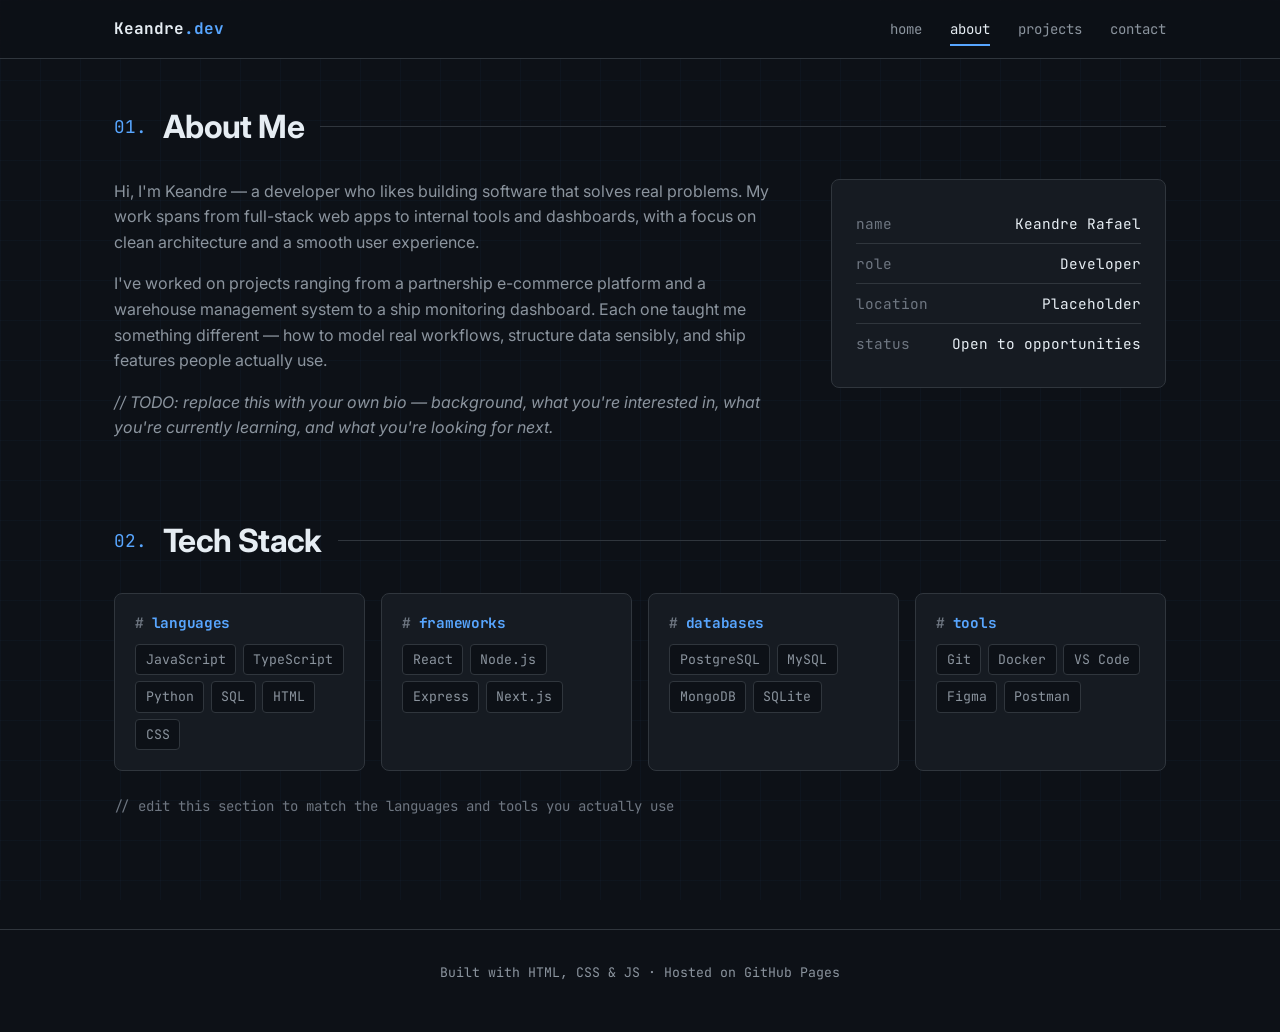
==== about.html @ cc93b43e "Initial portfolio" ====
<!DOCTYPE html>
<html lang="en">
<head>
  <meta charset="UTF-8" />
  <meta name="viewport" content="width=device-width, initial-scale=1.0" />
  <title>About · Keandre Rafael</title>
  <link rel="preconnect" href="https://fonts.googleapis.com" />
  <link rel="preconnect" href="https://fonts.gstatic.com" crossorigin />
  <link href="https://fonts.googleapis.com/css2?family=Inter:wght@400;500;600;700;800&family=JetBrains+Mono:wght@400;500;700&display=swap" rel="stylesheet" />
  <link rel="stylesheet" href="css/styles.css" />
</head>
<body>
  <nav class="navbar">
    <div class="nav-inner">
      <a href="index.html" class="nav-brand">Keandre<span>.dev</span></a>
      <button class="nav-toggle" aria-label="Toggle menu">menu</button>
      <ul class="nav-links">
        <li><a href="index.html">home</a></li>
        <li><a href="about.html">about</a></li>
        <li><a href="projects.html">projects</a></li>
        <li><a href="contact.html">contact</a></li>
      </ul>
    </div>
  </nav>

  <main>
    <section>
      <div class="section-heading">
        <span class="num">01.</span>
        <h2>About Me</h2>
      </div>

      <div class="about-grid">
        <div class="about-text">
          <p>
            Hi, I'm Keandre — a developer who likes building software that solves real problems.
            My work spans from full-stack web apps to internal tools and dashboards, with a focus
            on clean architecture and a smooth user experience.
          </p>
          <p>
            I've worked on projects ranging from a partnership e-commerce platform and a warehouse
            management system to a ship monitoring dashboard. Each one taught me something
            different — how to model real workflows, structure data sensibly, and ship features
            people actually use.
          </p>
          <p>
            <em>// TODO: replace this with your own bio — background, what you're interested in,
            what you're currently learning, and what you're looking for next.</em>
          </p>
        </div>

        <aside class="about-card">
          <div class="row"><span class="label">name</span><span class="value">Keandre Rafael</span></div>
          <div class="row"><span class="label">role</span><span class="value">Developer</span></div>
          <div class="row"><span class="label">location</span><span class="value">Placeholder</span></div>
          <div class="row"><span class="label">status</span><span class="value">Open to opportunities</span></div>
        </aside>
      </div>
    </section>

    <section>
      <div class="section-heading">
        <span class="num">02.</span>
        <h2>Tech Stack</h2>
      </div>

      <div class="skills-grid">
        <div class="skill-group">
          <h4>languages</h4>
          <ul class="skill-list">
            <li>JavaScript</li>
            <li>TypeScript</li>
            <li>Python</li>
            <li>SQL</li>
            <li>HTML</li>
            <li>CSS</li>
          </ul>
        </div>

        <div class="skill-group">
          <h4>frameworks</h4>
          <ul class="skill-list">
            <li>React</li>
            <li>Node.js</li>
            <li>Express</li>
            <li>Next.js</li>
          </ul>
        </div>

        <div class="skill-group">
          <h4>databases</h4>
          <ul class="skill-list">
            <li>PostgreSQL</li>
            <li>MySQL</li>
            <li>MongoDB</li>
            <li>SQLite</li>
          </ul>
        </div>

        <div class="skill-group">
          <h4>tools</h4>
          <ul class="skill-list">
            <li>Git</li>
            <li>Docker</li>
            <li>VS Code</li>
            <li>Figma</li>
            <li>Postman</li>
          </ul>
        </div>
      </div>
      <p style="margin-top:1.5rem; font-family:var(--mono); font-size:0.875rem; color: var(--text-faded);">
        // edit this section to match the languages and tools you actually use
      </p>
    </section>
  </main>

  <footer>
    <p>Built with HTML, CSS &amp; JS · Hosted on GitHub Pages</p>
  </footer>

  <script src="js/main.js"></script>
</body>
</html>
---- css/styles.css ----
/* =========================================================
   Felix's Portfolio — Dark Mode Developer Theme
   Plain HTML/CSS/JS, no build step required
   ========================================================= */

:root {
  --bg: #0d1117;
  --bg-elevated: #161b22;
  --bg-hover: #1c2129;
  --border: #30363d;
  --border-strong: #484f58;
  --text: #e6edf3;
  --text-muted: #8b949e;
  --text-faded: #6e7681;
  --accent: #58a6ff;
  --accent-2: #3fb950;
  --accent-3: #d29922;
  --danger: #f85149;
  --mono: 'JetBrains Mono', 'Fira Code', ui-monospace, SFMono-Regular, Menlo, monospace;
  --sans: 'Inter', -apple-system, BlinkMacSystemFont, 'Segoe UI', Roboto, sans-serif;
  --radius: 8px;
  --max-width: 1100px;
  --transition: 180ms ease;
}

* {
  box-sizing: border-box;
  margin: 0;
  padding: 0;
}

html {
  scroll-behavior: smooth;
}

body {
  background: var(--bg);
  color: var(--text);
  font-family: var(--sans);
  line-height: 1.6;
  font-size: 16px;
  min-height: 100vh;
  display: flex;
  flex-direction: column;
}

/* Subtle grid background pattern */
body::before {
  content: '';
  position: fixed;
  inset: 0;
  background-image:
    linear-gradient(rgba(88, 166, 255, 0.03) 1px, transparent 1px),
    linear-gradient(90deg, rgba(88, 166, 255, 0.03) 1px, transparent 1px);
  background-size: 40px 40px;
  pointer-events: none;
  z-index: 0;
}

main, header, footer {
  position: relative;
  z-index: 1;
}

a {
  color: var(--accent);
  text-decoration: none;
  transition: color var(--transition);
}

a:hover {
  color: var(--text);
  text-decoration: underline;
  text-decoration-color: var(--accent);
}

code, pre, .mono {
  font-family: var(--mono);
}

/* ------------------ Navbar ------------------ */
.navbar {
  position: sticky;
  top: 0;
  z-index: 100;
  background: rgba(13, 17, 23, 0.85);
  backdrop-filter: blur(10px);
  -webkit-backdrop-filter: blur(10px);
  border-bottom: 1px solid var(--border);
}

.nav-inner {
  max-width: var(--max-width);
  margin: 0 auto;
  padding: 1rem 1.5rem;
  display: flex;
  align-items: center;
  justify-content: space-between;
}

.nav-brand {
  font-family: var(--mono);
  font-weight: 700;
  font-size: 1rem;
  color: var(--text);
}

.nav-brand span {
  color: var(--accent);
}

.nav-links {
  display: flex;
  gap: 1.75rem;
  list-style: none;
}

.nav-links a {
  font-family: var(--mono);
  font-size: 0.875rem;
  color: var(--text-muted);
  position: relative;
  padding: 0.25rem 0;
}

.nav-links a:hover {
  color: var(--text);
  text-decoration: none;
}

.nav-links a.active {
  color: var(--text);
}

.nav-links a.active::after {
  content: '';
  position: absolute;
  bottom: -0.25rem;
  left: 0;
  right: 0;
  height: 2px;
  background: var(--accent);
}

.nav-toggle {
  display: none;
  background: transparent;
  border: 1px solid var(--border);
  color: var(--text);
  padding: 0.4rem 0.6rem;
  border-radius: var(--radius);
  cursor: pointer;
  font-family: var(--mono);
}

@media (max-width: 720px) {
  .nav-toggle {
    display: block;
  }
  .nav-links {
    display: none;
    position: absolute;
    top: 100%;
    left: 0;
    right: 0;
    background: var(--bg-elevated);
    flex-direction: column;
    padding: 1rem 1.5rem;
    border-bottom: 1px solid var(--border);
    gap: 1rem;
  }
  .nav-links.open {
    display: flex;
  }
}

/* ------------------ Layout ------------------ */
main {
  flex: 1;
  max-width: var(--max-width);
  margin: 0 auto;
  padding: 3rem 1.5rem;
  width: 100%;
}

section {
  margin-bottom: 4rem;
}

h1, h2, h3, h4 {
  color: var(--text);
  line-height: 1.25;
  letter-spacing: -0.02em;
}

h1 { font-size: clamp(2rem, 5vw, 3.25rem); font-weight: 800; }
h2 { font-size: clamp(1.5rem, 3vw, 2rem); font-weight: 700; margin-bottom: 1.5rem; }
h3 { font-size: 1.25rem; font-weight: 600; margin-bottom: 0.75rem; }

p { color: var(--text-muted); margin-bottom: 1rem; }

/* ------------------ Hero ------------------ */
.hero {
  min-height: calc(100vh - 64px - 80px);
  display: flex;
  flex-direction: column;
  justify-content: center;
  padding: 2rem 0;
}

.hero-tag {
  font-family: var(--mono);
  color: var(--accent);
  font-size: 0.95rem;
  margin-bottom: 1rem;
  display: flex;
  align-items: center;
  gap: 0.5rem;
}

.hero-tag::before { content: '>'; color: var(--accent-2); }

.hero h1 {
  margin-bottom: 1rem;
}

.hero h1 .accent { color: var(--accent); }

.hero .role {
  font-family: var(--mono);
  color: var(--text-muted);
  font-size: clamp(1rem, 2vw, 1.25rem);
  margin-bottom: 1.5rem;
}

.hero .description {
  max-width: 640px;
  font-size: 1.05rem;
  margin-bottom: 2rem;
}

.hero-cta {
  display: flex;
  gap: 1rem;
  flex-wrap: wrap;
}

/* ------------------ Buttons ------------------ */
.btn {
  display: inline-flex;
  align-items: center;
  gap: 0.5rem;
  padding: 0.65rem 1.25rem;
  border-radius: var(--radius);
  font-family: var(--mono);
  font-size: 0.9rem;
  font-weight: 500;
  cursor: pointer;
  transition: all var(--transition);
  border: 1px solid transparent;
  text-decoration: none;
}

.btn-primary {
  background: var(--accent);
  color: #0a1929;
  border-color: var(--accent);
}

.btn-primary:hover {
  background: transparent;
  color: var(--accent);
  text-decoration: none;
}

.btn-ghost {
  background: transparent;
  color: var(--text);
  border-color: var(--border-strong);
}

.btn-ghost:hover {
  border-color: var(--accent);
  color: var(--accent);
  text-decoration: none;
}

/* ------------------ Section heading ------------------ */
.section-heading {
  display: flex;
  align-items: center;
  gap: 1rem;
  margin-bottom: 2rem;
}

.section-heading .num {
  font-family: var(--mono);
  color: var(--accent);
  font-size: 1.1rem;
}

.section-heading h2 {
  margin-bottom: 0;
}

.section-heading::after {
  content: '';
  flex: 1;
  height: 1px;
  background: var(--border);
}

/* ------------------ Cards (Projects) ------------------ */
.project-grid {
  display: grid;
  grid-template-columns: repeat(auto-fit, minmax(280px, 1fr));
  gap: 1.5rem;
}

.project-card {
  background: var(--bg-elevated);
  border: 1px solid var(--border);
  border-radius: var(--radius);
  padding: 1.5rem;
  transition: all var(--transition);
  display: flex;
  flex-direction: column;
  text-decoration: none;
}

.project-card:hover {
  border-color: var(--accent);
  transform: translateY(-3px);
  text-decoration: none;
  box-shadow: 0 8px 24px rgba(88, 166, 255, 0.08);
}

.project-card .icon {
  width: 40px;
  height: 40px;
  display: flex;
  align-items: center;
  justify-content: center;
  background: rgba(88, 166, 255, 0.1);
  border-radius: var(--radius);
  margin-bottom: 1rem;
  color: var(--accent);
  font-size: 1.25rem;
}

.project-card h3 {
  color: var(--text);
  margin-bottom: 0.5rem;
}

.project-card p {
  flex: 1;
  font-size: 0.95rem;
}

.project-card .tags {
  display: flex;
  flex-wrap: wrap;
  gap: 0.4rem;
  margin-top: 1rem;
}

.tag {
  font-family: var(--mono);
  font-size: 0.75rem;
  padding: 0.2rem 0.55rem;
  border-radius: 4px;
  background: rgba(88, 166, 255, 0.1);
  color: var(--accent);
  border: 1px solid rgba(88, 166, 255, 0.2);
}

/* ------------------ Skills ------------------ */
.skills-grid {
  display: grid;
  grid-template-columns: repeat(auto-fit, minmax(220px, 1fr));
  gap: 1rem;
}

.skill-group {
  background: var(--bg-elevated);
  border: 1px solid var(--border);
  border-radius: var(--radius);
  padding: 1.25rem;
}

.skill-group h4 {
  font-family: var(--mono);
  color: var(--accent);
  font-size: 0.9rem;
  margin-bottom: 0.75rem;
  display: flex;
  align-items: center;
  gap: 0.5rem;
}

.skill-group h4::before { content: '#'; color: var(--text-faded); }

.skill-list {
  list-style: none;
  display: flex;
  flex-wrap: wrap;
  gap: 0.4rem;
}

.skill-list li {
  font-family: var(--mono);
  font-size: 0.825rem;
  padding: 0.25rem 0.6rem;
  border-radius: 4px;
  background: var(--bg);
  border: 1px solid var(--border);
  color: var(--text-muted);
}

/* ------------------ About ------------------ */
.about-grid {
  display: grid;
  grid-template-columns: 2fr 1fr;
  gap: 3rem;
  align-items: start;
}

@media (max-width: 720px) {
  .about-grid { grid-template-columns: 1fr; gap: 2rem; }
}

.about-text p {
  margin-bottom: 1rem;
  color: var(--text-muted);
}

.about-card {
  background: var(--bg-elevated);
  border: 1px solid var(--border);
  border-radius: var(--radius);
  padding: 1.5rem;
  font-family: var(--mono);
  font-size: 0.9rem;
}

.about-card .row {
  display: flex;
  justify-content: space-between;
  padding: 0.5rem 0;
  border-bottom: 1px solid var(--border);
}

.about-card .row:last-child { border-bottom: none; }

.about-card .label { color: var(--text-faded); }
.about-card .value { color: var(--text); }

/* ------------------ Contact ------------------ */
.contact-grid {
  display: grid;
  grid-template-columns: repeat(auto-fit, minmax(220px, 1fr));
  gap: 1rem;
  max-width: 720px;
}

.contact-card {
  background: var(--bg-elevated);
  border: 1px solid var(--border);
  border-radius: var(--radius);
  padding: 1.5rem;
  text-decoration: none;
  color: var(--text);
  transition: all var(--transition);
  display: flex;
  flex-direction: column;
  align-items: flex-start;
  gap: 0.5rem;
}

.contact-card:hover {
  border-color: var(--accent);
  transform: translateY(-2px);
  text-decoration: none;
}

.contact-card .label {
  font-family: var(--mono);
  font-size: 0.8rem;
  color: var(--text-faded);
}

.contact-card .value {
  font-family: var(--mono);
  font-size: 0.95rem;
  color: var(--accent);
  word-break: break-all;
}

/* ------------------ Project detail pages ------------------ */
.project-header {
  border-bottom: 1px solid var(--border);
  padding-bottom: 2rem;
  margin-bottom: 2rem;
}

.back-link {
  font-family: var(--mono);
  font-size: 0.875rem;
  color: var(--text-muted);
  display: inline-flex;
  align-items: center;
  gap: 0.5rem;
  margin-bottom: 1.5rem;
}

.back-link:hover { color: var(--accent); text-decoration: none; }

.project-meta {
  display: flex;
  flex-wrap: wrap;
  gap: 1rem;
  margin-top: 1rem;
  font-family: var(--mono);
  font-size: 0.875rem;
  color: var(--text-muted);
}

.project-meta span::before { content: '· '; color: var(--text-faded); }
.project-meta span:first-child::before { content: ''; }

.project-content h3 {
  margin-top: 2rem;
  font-family: var(--mono);
  color: var(--accent);
  font-size: 1.05rem;
}

.project-content h3::before {
  content: '## ';
  color: var(--text-faded);
}

.project-content ul {
  margin-left: 1.5rem;
  margin-bottom: 1rem;
  color: var(--text-muted);
}

.project-content li { margin-bottom: 0.4rem; }

.project-screenshot {
  width: 100%;
  border-radius: var(--radius);
  border: 1px solid var(--border);
  margin: 1rem 0;
  display: block;
}

.placeholder-img {
  width: 100%;
  aspect-ratio: 16/9;
  background: var(--bg-elevated);
  border: 1px dashed var(--border-strong);
  border-radius: var(--radius);
  display: flex;
  align-items: center;
  justify-content: center;
  color: var(--text-faded);
  font-family: var(--mono);
  font-size: 0.875rem;
  margin: 1rem 0;
}

/* ------------------ Footer ------------------ */
footer {
  border-top: 1px solid var(--border);
  padding: 2rem 1.5rem;
  text-align: center;
  color: var(--text-faded);
  font-family: var(--mono);
  font-size: 0.825rem;
  margin-top: auto;
}

footer a { color: var(--text-muted); }

/* ------------------ Animations ------------------ */
@keyframes fadeUp {
  from { opacity: 0; transform: translateY(12px); }
  to { opacity: 1; transform: translateY(0); }
}

.fade-up {
  animation: fadeUp 0.6s ease both;
}

.fade-up.delay-1 { animation-delay: 0.1s; }
.fade-up.delay-2 { animation-delay: 0.2s; }
.fade-up.delay-3 { animation-delay: 0.3s; }

/* Cursor blinker */
.cursor {
  display: inline-block;
  width: 0.6rem;
  height: 1.1em;
  background: var(--accent);
  vertical-align: text-bottom;
  margin-left: 4px;
  animation: blink 1s step-end infinite;
}

@keyframes blink {
  0%, 50% { opacity: 1; }
  51%, 100% { opacity: 0; }
}

/* =========================================================
   Bento Grid — Projects
   ========================================================= */
.bento {
  display: grid;
  grid-template-columns: repeat(3, 1fr);
  gap: 1rem;
}

@media (max-width: 900px) {
  .bento { grid-template-columns: repeat(2, 1fr); }
}

@media (max-width: 600px) {
  .bento { grid-template-columns: 1fr; }
}

.bento-card {
  background: var(--bg-elevated);
  border: 1px solid var(--border);
  border-radius: var(--radius);
  padding: 1.5rem;
  text-decoration: none;
  color: inherit;
  display: flex;
  flex-direction: column;
  gap: 0.75rem;
  position: relative;
  overflow: hidden;
  transition: all var(--transition);
  min-height: 200px;
}

.bento-card::before {
  content: '';
  position: absolute;
  inset: 0;
  background: radial-gradient(circle at top right, rgba(88, 166, 255, 0.08), transparent 60%);
  opacity: 0;
  transition: opacity var(--transition);
  pointer-events: none;
}

.bento-card:hover {
  transform: translateY(-3px);
  border-color: var(--accent);
  text-decoration: none;
  box-shadow: 0 10px 30px rgba(0, 0, 0, 0.3), 0 0 0 1px rgba(88, 166, 255, 0.1);
}

.bento-card:hover::before { opacity: 1; }

.bento-card.featured {
  grid-column: span 2;
  background: linear-gradient(135deg, var(--bg-elevated), #0f1722);
  border-color: rgba(88, 166, 255, 0.25);
  min-height: 240px;
}

@media (max-width: 600px) {
  .bento-card.featured { grid-column: span 1; }
}

.bento-card .badge {
  font-family: var(--mono);
  font-size: 0.7rem;
  letter-spacing: 0.05em;
  text-transform: uppercase;
  padding: 0.2rem 0.55rem;
  border-radius: 999px;
  display: inline-flex;
  align-items: center;
  gap: 0.4rem;
  width: fit-content;
}

.badge-work {
  background: rgba(88, 166, 255, 0.1);
  color: var(--accent);
  border: 1px solid rgba(88, 166, 255, 0.2);
}

.badge-personal {
  background: rgba(63, 185, 80, 0.1);
  color: var(--accent-2);
  border: 1px solid rgba(63, 185, 80, 0.2);
}

.badge-ai {
  background: rgba(210, 153, 34, 0.1);
  color: var(--accent-3);
  border: 1px solid rgba(210, 153, 34, 0.2);
}

.bento-card h3 {
  font-size: 1.15rem;
  font-weight: 700;
  margin-bottom: 0;
  color: var(--text);
}

.bento-card.featured h3 {
  font-size: 1.5rem;
}

.bento-card .desc {
  color: var(--text-muted);
  font-size: 0.92rem;
  line-height: 1.55;
  flex: 1;
  margin: 0;
}

.bento-card .tags {
  display: flex;
  flex-wrap: wrap;
  gap: 0.35rem;
  margin-top: auto;
}

.bento-card .arrow {
  position: absolute;
  top: 1.5rem;
  right: 1.5rem;
  color: var(--text-faded);
  font-family: var(--mono);
  font-size: 1.1rem;
  transition: all var(--transition);
}

.bento-card:hover .arrow {
  color: var(--accent);
  transform: translate(3px, -3px);
}

/* =========================================================
   Tech Stack Marquee
   ========================================================= */
.marquee {
  position: relative;
  overflow: hidden;
  width: 100%;
  border-top: 1px solid var(--border);
  border-bottom: 1px solid var(--border);
  background: var(--bg-elevated);
  border-radius: var(--radius);
  padding: 1.5rem 0;
  mask-image: linear-gradient(90deg, transparent, #000 10%, #000 90%, transparent);
  -webkit-mask-image: linear-gradient(90deg, transparent, #000 10%, #000 90%, transparent);
}

.marquee-track {
  display: flex;
  gap: 3rem;
  width: max-content;
  animation: scroll-x 35s linear infinite;
  align-items: center;
}

.marquee:hover .marquee-track {
  animation-play-state: paused;
}

.marquee-item {
  font-family: var(--mono);
  font-size: 1rem;
  color: var(--text-muted);
  white-space: nowrap;
  display: inline-flex;
  align-items: center;
  gap: 0.5rem;
  padding: 0.4rem 0;
  transition: color var(--transition);
}

.marquee-item:hover { color: var(--accent); }

.marquee-item .dot {
  width: 6px;
  height: 6px;
  border-radius: 50%;
  background: var(--text-faded);
  flex-shrink: 0;
}

.marquee-item.frontend .dot { background: var(--accent); }
.marquee-item.backend  .dot { background: #a371f7; }
.marquee-item.ai       .dot { background: var(--accent-3); }
.marquee-item.tools    .dot { background: var(--accent-2); }

@keyframes scroll-x {
  from { transform: translateX(0); }
  to   { transform: translateX(calc(-50% - 1.5rem)); }
}

/* Marquee group label above */
.marquee-section {
  margin-top: 2rem;
}

.marquee-legend {
  display: flex;
  flex-wrap: wrap;
  gap: 1.25rem;
  margin-top: 1rem;
  font-family: var(--mono);
  font-size: 0.825rem;
  color: var(--text-faded);
}

.marquee-legend .item {
  display: inline-flex;
  align-items: center;
  gap: 0.4rem;
}

.marquee-legend .swatch {
  width: 8px;
  height: 8px;
  border-radius: 50%;
}
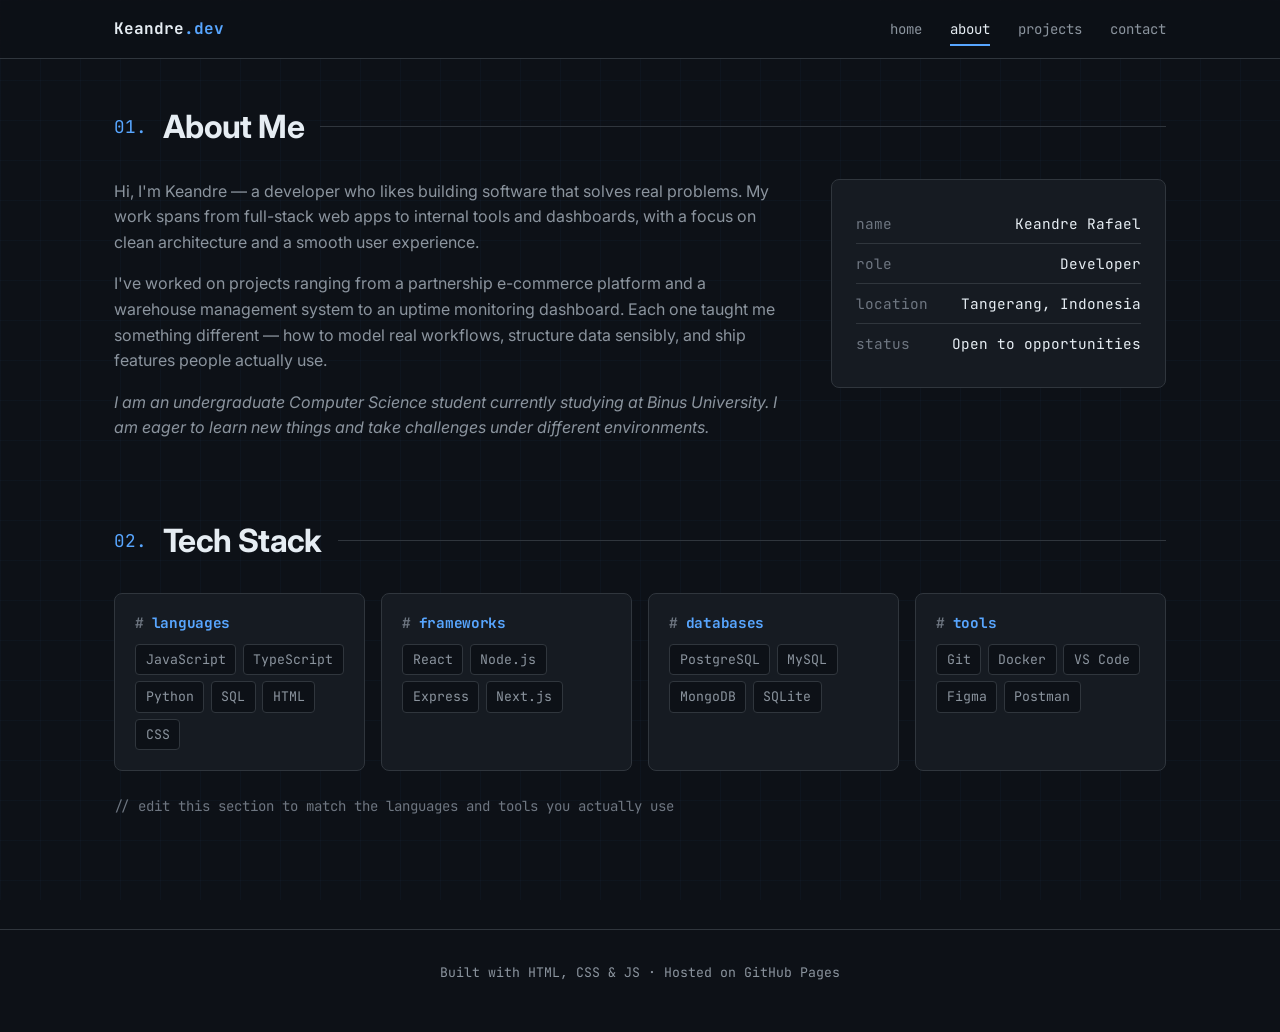
==== commit c14aff97: "Add Dr. Cal + uptime projects, switch projects layout to bento, fix bio" ====
--- a/about.html
+++ b/about.html
@@ -39,20 +39,20 @@
           </p>
           <p>
             I've worked on projects ranging from a partnership e-commerce platform and a warehouse
-            management system to a ship monitoring dashboard. Each one taught me something
+            management system to an uptime monitoring dashboard. Each one taught me something
             different — how to model real workflows, structure data sensibly, and ship features
             people actually use.
           </p>
           <p>
-            <em>// TODO: replace this with your own bio — background, what you're interested in,
-            what you're currently learning, and what you're looking for next.</em>
+            <em>I am an undergraduate Computer Science student currently studying at Binus University. 
+              I am eager to learn new things and take challenges under different environments.</em>
           </p>
         </div>
 
         <aside class="about-card">
           <div class="row"><span class="label">name</span><span class="value">Keandre Rafael</span></div>
           <div class="row"><span class="label">role</span><span class="value">Developer</span></div>
-          <div class="row"><span class="label">location</span><span class="value">Placeholder</span></div>
+          <div class="row"><span class="label">location</span><span class="value">Tangerang, Indonesia</span></div>
           <div class="row"><span class="label">status</span><span class="value">Open to opportunities</span></div>
         </aside>
       </div>
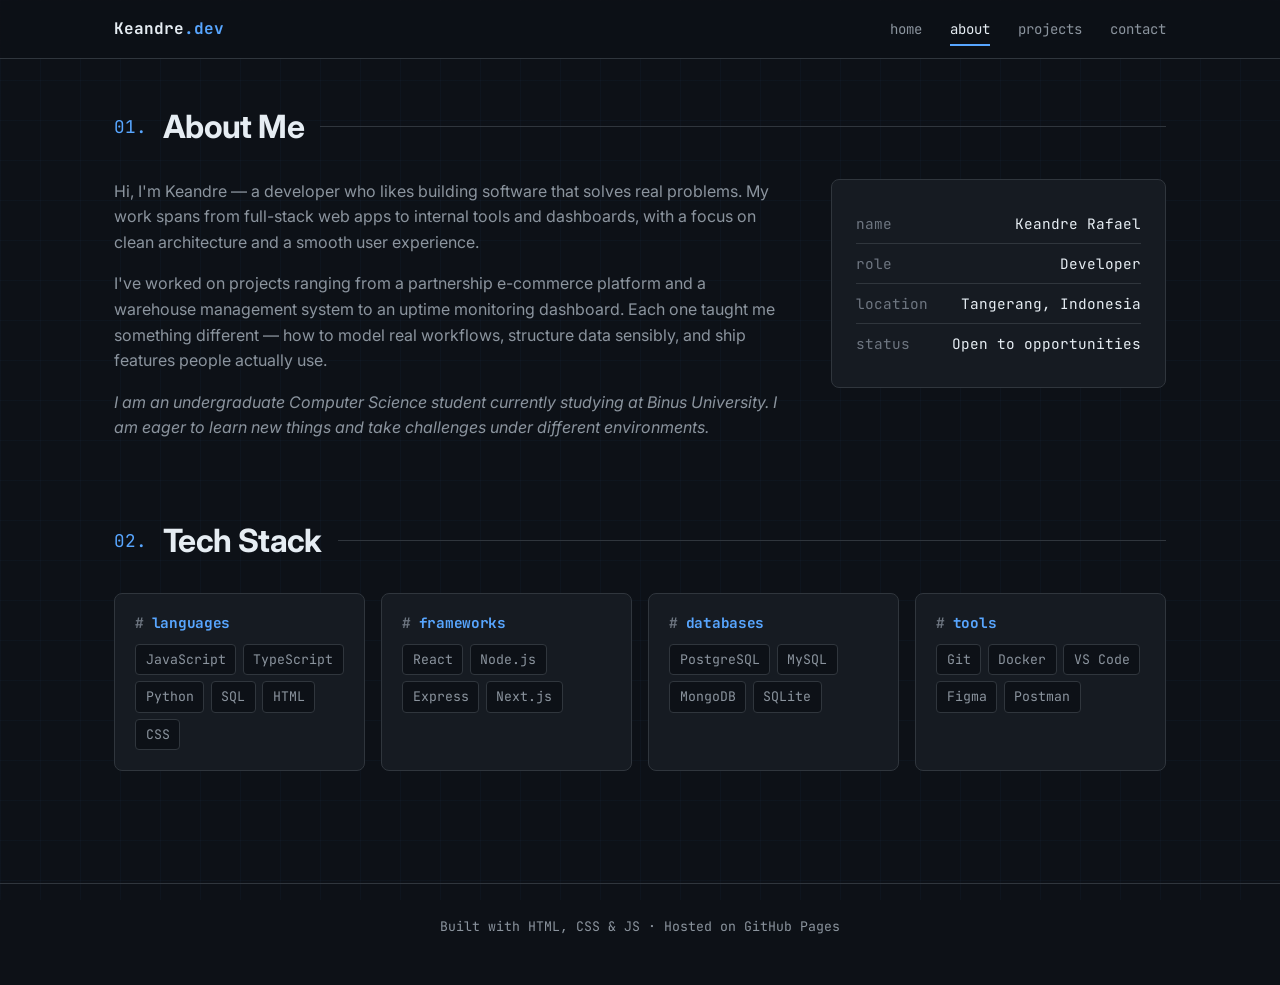
==== commit 5ca0d6af: "Small fix" ====
--- a/about.html
+++ b/about.html
@@ -109,7 +109,7 @@
         </div>
       </div>
       <p style="margin-top:1.5rem; font-family:var(--mono); font-size:0.875rem; color: var(--text-faded);">
-        // edit this section to match the languages and tools you actually use
+        <!-- // edit this section to match the languages and tools you actually use -->
       </p>
     </section>
   </main>
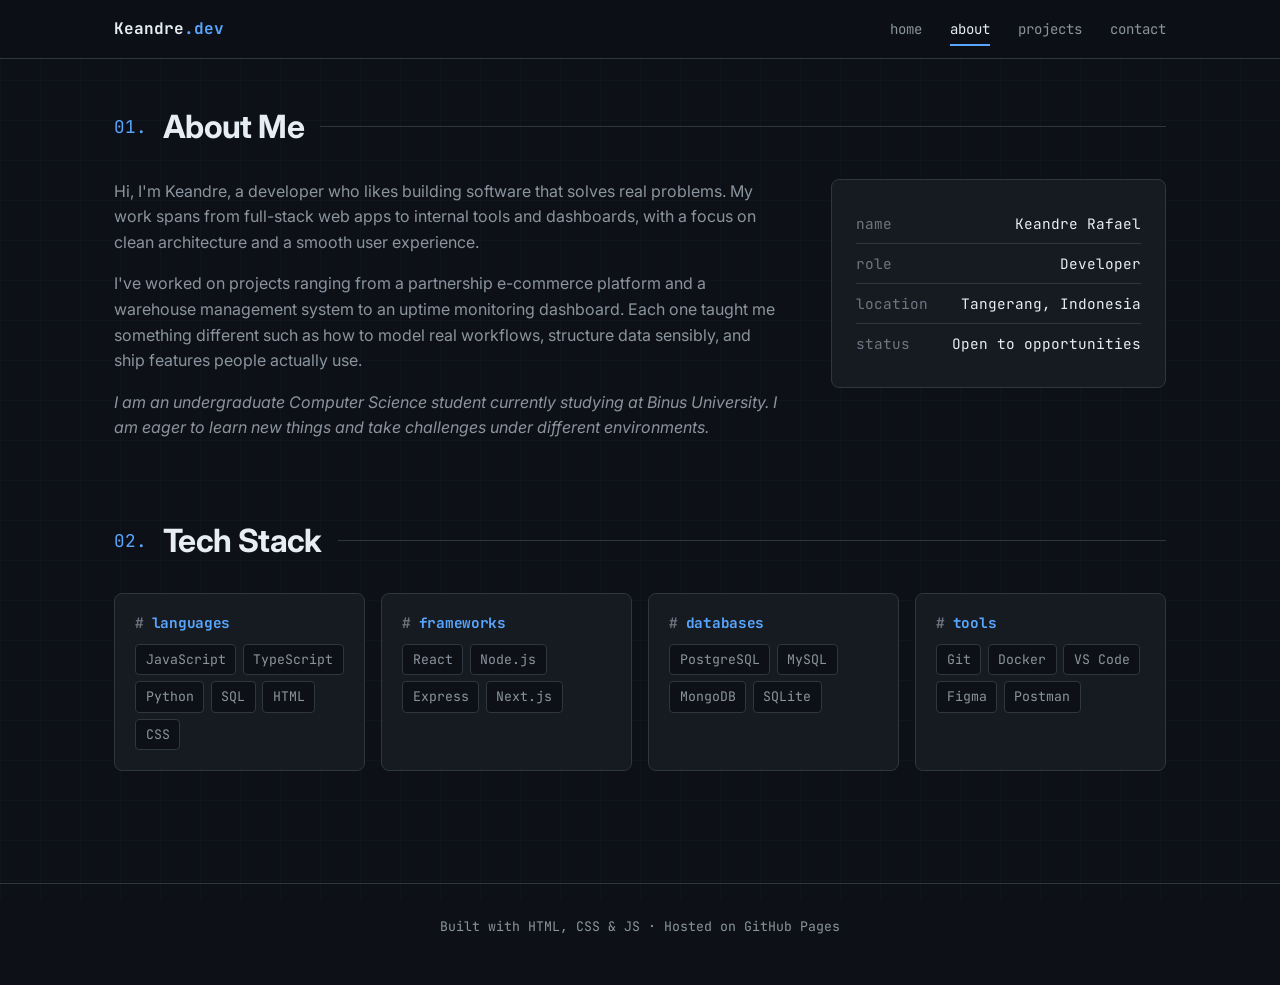
==== commit b22f4d3a: "More small fix" ====
--- a/about.html
+++ b/about.html
@@ -33,14 +33,14 @@
       <div class="about-grid">
         <div class="about-text">
           <p>
-            Hi, I'm Keandre — a developer who likes building software that solves real problems.
+            Hi, I'm Keandre, a developer who likes building software that solves real problems.
             My work spans from full-stack web apps to internal tools and dashboards, with a focus
             on clean architecture and a smooth user experience.
           </p>
           <p>
             I've worked on projects ranging from a partnership e-commerce platform and a warehouse
             management system to an uptime monitoring dashboard. Each one taught me something
-            different — how to model real workflows, structure data sensibly, and ship features
+            different such as how to model real workflows, structure data sensibly, and ship features
             people actually use.
           </p>
           <p>
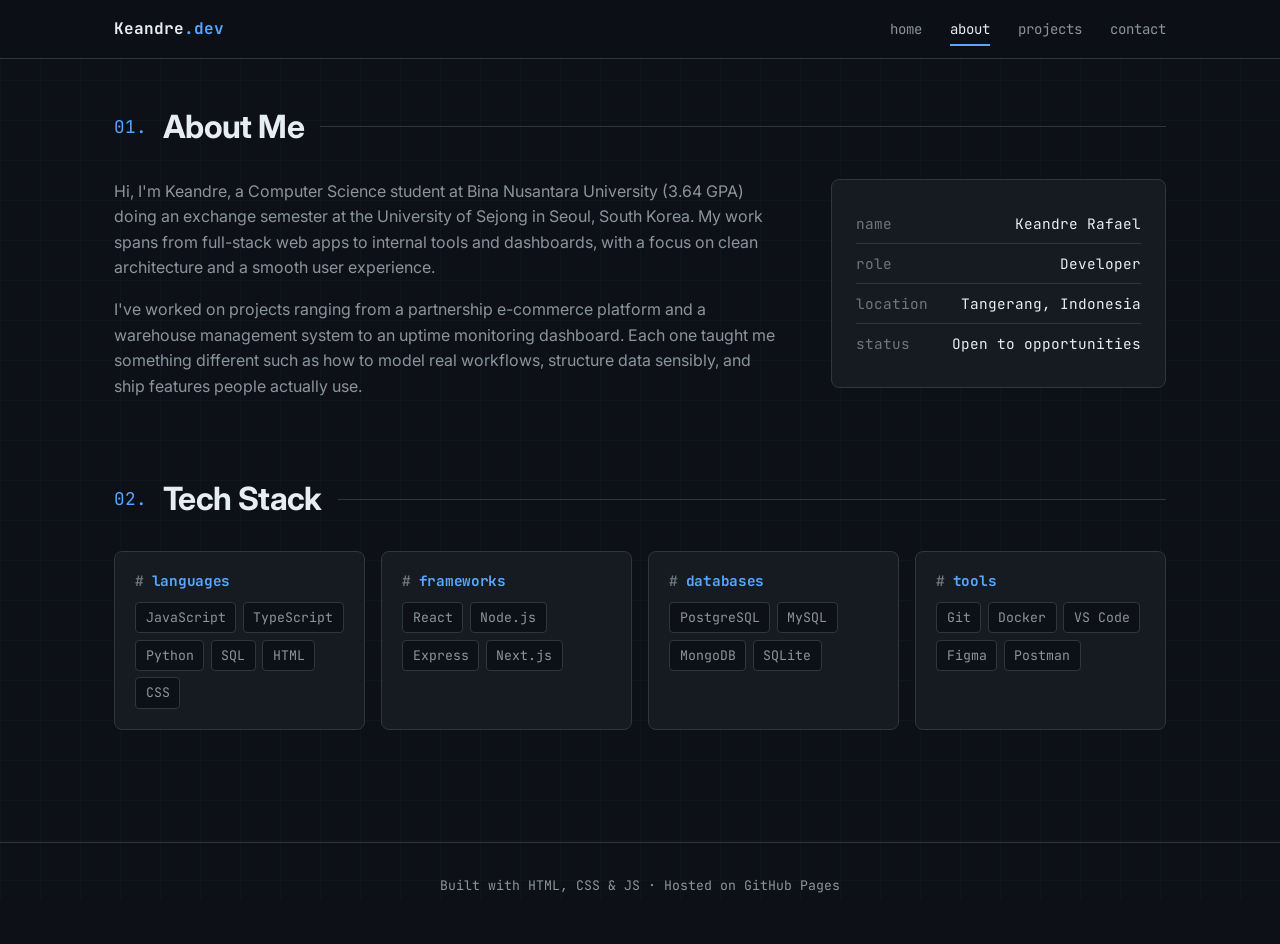
==== commit 442bcc7a: "Added scrollable images and updated about page" ====
--- a/about.html
+++ b/about.html
@@ -33,7 +33,8 @@
       <div class="about-grid">
         <div class="about-text">
           <p>
-            Hi, I'm Keandre, a developer who likes building software that solves real problems.
+            Hi, I'm Keandre, a Computer Science student at Bina Nusantara University (3.64 GPA) doing 
+            an exchange semester at the University of Sejong in Seoul, South Korea.
             My work spans from full-stack web apps to internal tools and dashboards, with a focus
             on clean architecture and a smooth user experience.
           </p>
@@ -43,10 +44,10 @@
             different such as how to model real workflows, structure data sensibly, and ship features
             people actually use.
           </p>
-          <p>
-            <em>I am an undergraduate Computer Science student currently studying at Binus University. 
-              I am eager to learn new things and take challenges under different environments.</em>
-          </p>
+          <!-- <p>
+            I am an undergraduate Computer Science student currently studying at Binus University. 
+              I am eager to learn new things and take challenges under different environments.
+          </p> -->
         </div>
 
         <aside class="about-card">
--- a/css/styles.css
+++ b/css/styles.css
@@ -572,6 +572,81 @@
   margin: 1rem 0;
 }
 
+/* =========================================================
+   Image Gallery — horizontal scroll with snap
+   Wrap a set of <img> tags in <div class="image-gallery">
+   ========================================================= */
+.image-gallery {
+  display: flex;
+  gap: 1rem;
+  overflow-x: auto;
+  overflow-y: hidden;
+  scroll-snap-type: x mandatory;
+  scroll-behavior: smooth;
+  -webkit-overflow-scrolling: touch;
+  padding: 1.25rem 0 0.75rem;
+  margin: 1rem 0 0.25rem;
+  scrollbar-width: thin;
+  scrollbar-color: var(--border-strong) transparent;
+  /* Subtle fade at edges to hint at more content */
+  mask-image: linear-gradient(90deg, transparent 0, #000 24px, #000 calc(100% - 24px), transparent 100%);
+  -webkit-mask-image: linear-gradient(90deg, transparent 0, #000 24px, #000 calc(100% - 24px), transparent 100%);
+}
+
+.image-gallery::-webkit-scrollbar {
+  height: 8px;
+}
+.image-gallery::-webkit-scrollbar-track {
+  background: transparent;
+}
+.image-gallery::-webkit-scrollbar-thumb {
+  background: var(--border-strong);
+  border-radius: 4px;
+  transition: background var(--transition);
+}
+.image-gallery::-webkit-scrollbar-thumb:hover {
+  background: var(--accent);
+}
+
+.image-gallery img {
+  flex: 0 0 auto;
+  scroll-snap-align: center;
+  height: 480px;
+  width: auto;
+  max-width: 90%;
+  border-radius: var(--radius);
+  border: 1px solid var(--border);
+  background: var(--bg-elevated);
+  transition: transform var(--transition), border-color var(--transition), box-shadow var(--transition);
+}
+
+.image-gallery img:hover {
+  transform: translateY(-4px);
+  border-color: var(--accent);
+  box-shadow: 0 14px 36px rgba(0, 0, 0, 0.45), 0 0 0 1px rgba(88, 166, 255, 0.15);
+}
+
+.image-gallery img:first-child  { margin-left: 0; }
+.image-gallery img:last-child   { margin-right: 0; }
+
+/* Small hint below the gallery */
+.gallery-hint {
+  font-family: var(--mono);
+  font-size: 0.75rem;
+  color: var(--text-faded);
+  text-align: center;
+  margin: 0 0 1.5rem;
+  letter-spacing: 0.05em;
+}
+
+@media (max-width: 768px) {
+  .image-gallery img { height: 380px; }
+}
+
+@media (max-width: 480px) {
+  .image-gallery img { height: 320px; }
+}
+
 /* ------------------ Footer ------------------ */
 footer {
   border-top: 1px solid var(--border);
